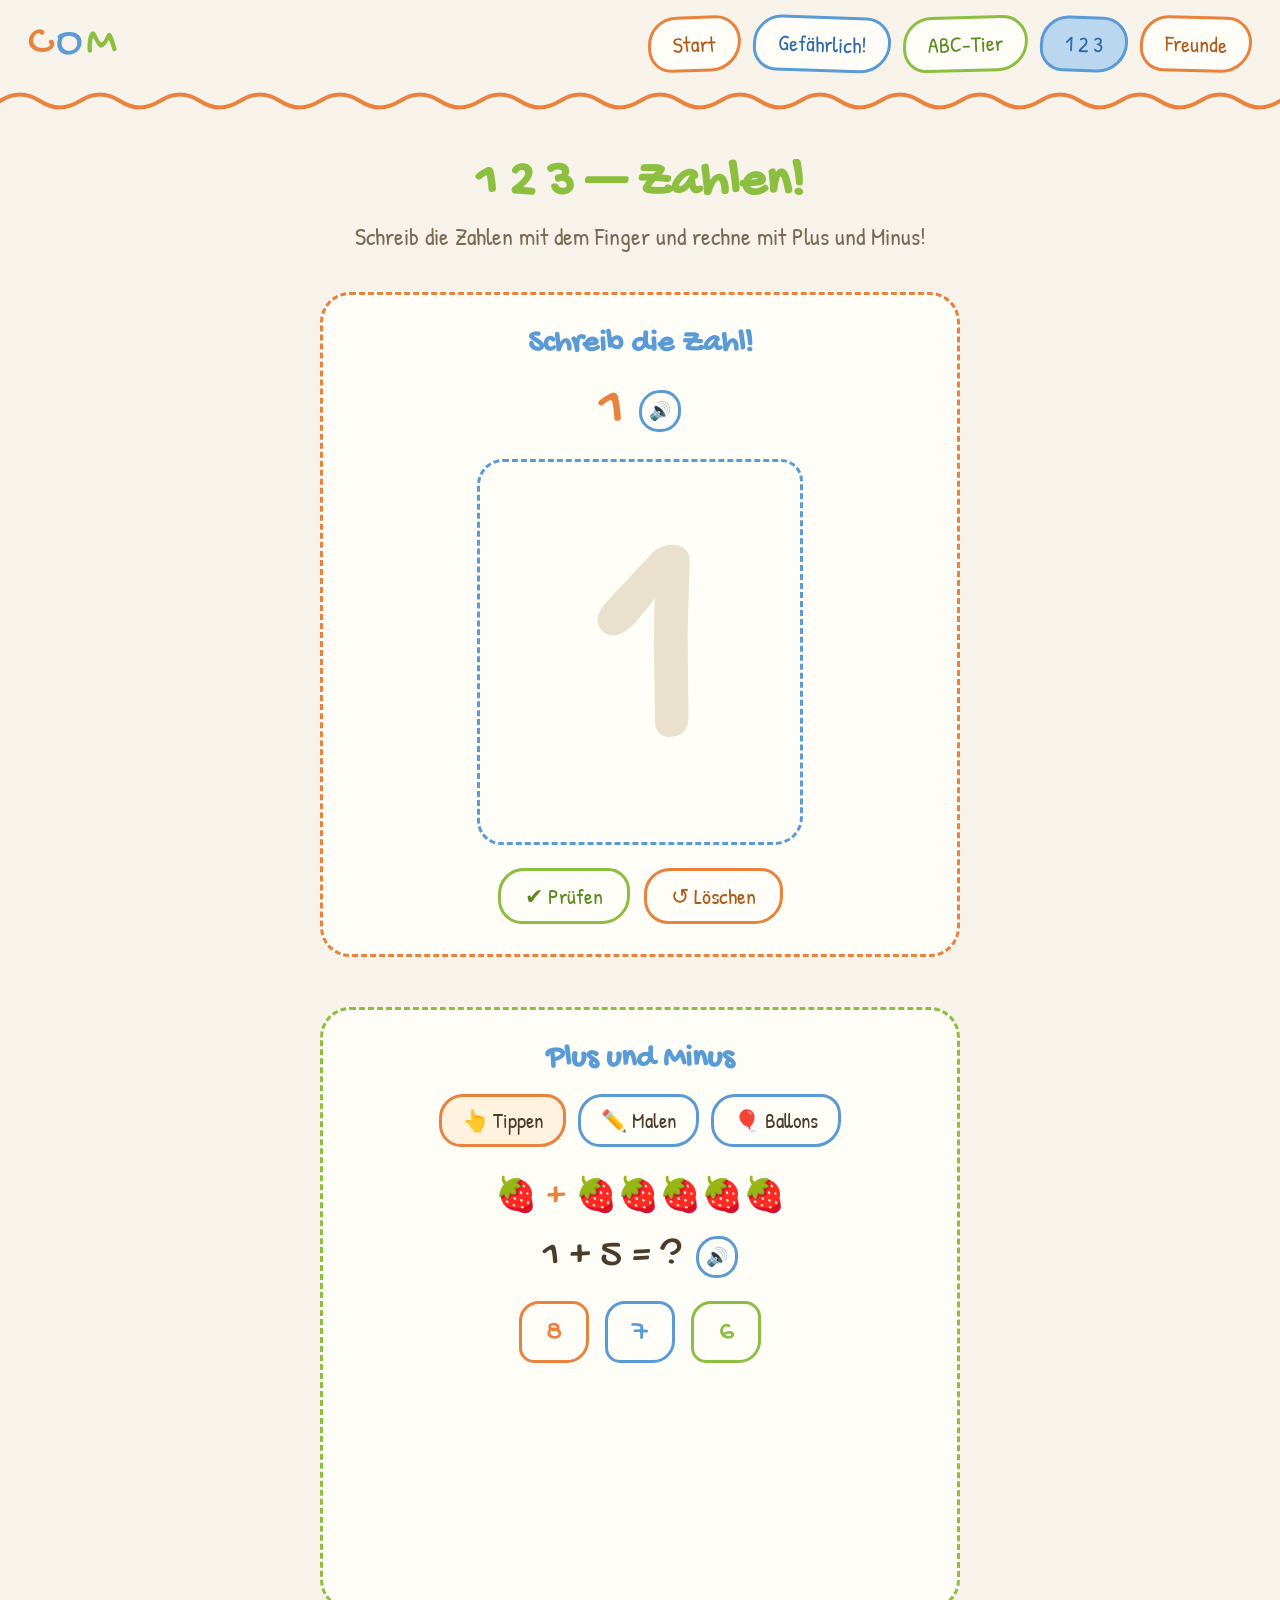
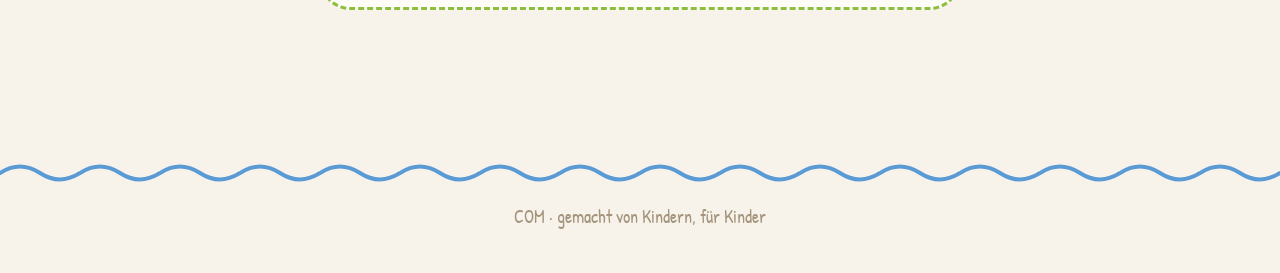
==== 123.html @ 70f5e525 "extend games" ====
<!DOCTYPE html>
<html lang="de">
<head>
<meta charset="utf-8">
<meta name="viewport" content="width=device-width, initial-scale=1">
<title>1 2 3 — COM</title>
<link rel="preconnect" href="https://fonts.googleapis.com">
<link rel="preconnect" href="https://fonts.gstatic.com" crossorigin>
<link href="https://fonts.googleapis.com/css2?family=Patrick+Hand&family=Gochi+Hand&display=swap" rel="stylesheet">
<link rel="stylesheet" href="css/style.css">
</head>
<body>

<header>
  <nav class="topnav">
    <a class="logo" href="index.html" aria-label="COM Startseite"><span>C</span><span>O</span><span>M</span></a>
    <div class="spacer"></div>
    <div class="nav-links">
      <a class="nav-btn orange" href="index.html">Start</a>
      <a class="nav-btn blue" href="gefaehrlich.html">Gefährlich!</a>
      <a class="nav-btn green" href="abc.html">ABC-Tier</a>
      <a class="nav-btn blue active" href="123.html">1 2 3</a>
      <a class="nav-btn orange tilt-r" href="freunde.html">Freunde</a>
    </div>
  </nav>
  <div class="wave orange"></div>
</header>

<main class="page centered">
  <h1 class="math-title">1 2 3 — Zahlen!</h1>
  <p class="lead" style="margin-bottom: 40px;">Schreib die Zahlen mit dem Finger und rechne mit Plus und Minus!</p>

  <section class="trace-card" id="schreiben">
    <h2 class="math-sub">Schreib die Zahl!</h2>
    <div class="trace-target-row">
      <div class="trace-target">1</div>
      <button class="say-btn say-mini trace-say" aria-label="Zahl vorlesen" title="Vorlesen">🔊</button>
    </div>
    <canvas class="trace-canvas" width="320" height="380" aria-label="Malfläche zum Zahlen schreiben"></canvas>
    <div class="trace-buttons">
      <button class="math-btn green trace-check">✔ Prüfen</button>
      <button class="math-btn orange trace-clear">↺ Löschen</button>
      <button class="math-btn blue trace-next" hidden>Weiter →</button>
    </div>
    <p class="math-feedback trace-feedback" hidden></p>
  </section>

  <section class="math-game" id="rechnen">
    <h2 class="math-sub">Plus und Minus</h2>
    <div class="mode-switch">
      <button class="mode-btn active" data-mode="tap">👆 Tippen</button>
      <button class="mode-btn" data-mode="draw">✏️ Malen</button>
      <button class="mode-btn" data-mode="balloon">🎈 Ballons</button>
    </div>
    <div class="task-emoji" aria-hidden="true"></div>
    <div class="task-text-row">
      <div class="task-text"></div>
      <button class="say-btn say-mini task-say" aria-label="Aufgabe vorlesen" title="Vorlesen">🔊</button>
    </div>
    <div class="answer-tap answer-area"></div>
    <div class="answer-draw answer-area" hidden>
      <canvas class="draw-canvas" width="240" height="280" aria-label="Malfläche für die Antwort"></canvas>
      <div class="trace-buttons">
        <button class="math-btn green draw-check">✔ Prüfen</button>
        <button class="math-btn orange draw-clear">↺ Löschen</button>
      </div>
    </div>
    <div class="answer-balloon answer-area" hidden></div>
    <p class="math-feedback game-feedback" hidden></p>
    <button class="math-btn blue game-next" hidden>Nächste Aufgabe →</button>
    <p class="math-stars"></p>
  </section>
</main>

<footer>
  <div class="wave blue"></div>
  <p>COM · gemacht von Kindern, für Kinder</p>
</footer>

<script src="js/app.js"></script>
</body>
</html>
---- css/style.css ----
/* COM — kids webapp, hand-drawn crayon style */

:root {
  --orange: #E8823C;
  --orange-dark: #B05A1A;
  --orange-bg: #F5C9A4;
  --orange-soft: rgba(232, 130, 60, 0.3);
  --blue: #5B9BD5;
  --blue-dark: #2E6BA8;
  --blue-bg: #BBD7F0;
  --blue-soft: rgba(91, 155, 213, 0.3);
  --green: #8CBF3F;
  --green-dark: #5C8A1E;
  --green-bg: #D3E8B0;
  --green-soft: rgba(140, 191, 63, 0.3);
  --paper: #F7F3EA;
  --card: #FFFDF8;
  --ink: #4A3B2A;
  --ink-soft: #7A6A54;
  --ink-faint: #A5947C;
}

* { box-sizing: border-box; }

body {
  margin: 0;
  background: var(--paper);
  font-family: 'Patrick Hand', cursive;
  color: var(--ink);
  overflow-x: hidden;
}

.display { font-family: 'Gochi Hand', cursive; }

/* ---------- animations ---------- */
@keyframes floaty {
  0%, 100% { transform: translateY(0) rotate(-2deg); }
  50% { transform: translateY(-14px) rotate(2deg); }
}
@keyframes bouncy {
  0%, 100% { transform: translateY(0) scale(1, 1); }
  40% { transform: translateY(-18px) scale(0.96, 1.05); }
  60% { transform: translateY(0) scale(1.04, 0.94); }
}
@keyframes wigglee {
  0%, 100% { transform: rotate(-3deg); }
  50% { transform: rotate(3deg); }
}
@keyframes swayy {
  0%, 100% { transform: rotate(-6deg); }
  50% { transform: rotate(6deg); }
}
@keyframes wavemove {
  0% { background-position-x: 0; }
  100% { background-position-x: -80px; }
}
@keyframes popin {
  0% { transform: scale(0.6); opacity: 0; }
  70% { transform: scale(1.08); }
  100% { transform: scale(1); opacity: 1; }
}
@keyframes tent {
  0%, 100% { transform: rotate(-8deg); }
  50% { transform: rotate(8deg); }
}

/* ---------- header / nav ---------- */
.topnav {
  display: flex;
  align-items: center;
  gap: 14px;
  padding: 16px 28px;
  flex-wrap: wrap;
}

.logo {
  font-family: 'Gochi Hand', cursive;
  font-size: 44px;
  letter-spacing: 2px;
  display: flex;
  gap: 2px;
  text-decoration: none;
}
.logo span { display: inline-block; animation: wigglee 2.4s ease-in-out infinite; }
.logo span:nth-child(1) { color: var(--orange); }
.logo span:nth-child(2) { color: var(--blue); animation-delay: 0.3s; }
.logo span:nth-child(3) { color: var(--green); animation-delay: 0.6s; }

.topnav .spacer { flex: 1; }

.nav-links { display: flex; gap: 12px; flex-wrap: wrap; }

.nav-btn {
  font-family: 'Patrick Hand', cursive;
  font-size: 22px;
  padding: 10px 22px;
  border-radius: 30px 26px 32px 24px;
  border: 3px solid;
  background: var(--card);
  cursor: pointer;
  text-decoration: none;
  display: inline-block;
  transition: transform 0.15s;
}
.nav-btn:hover { transform: rotate(0deg) scale(1.08) !important; }

.nav-btn.orange { border-color: var(--orange); color: var(--orange-dark); transform: rotate(-2deg); }
.nav-btn.blue { border-color: var(--blue); color: var(--blue-dark); transform: rotate(2deg); }
.nav-btn.green { border-color: var(--green); color: var(--green-dark); transform: rotate(-1.5deg); }
.nav-btn.orange.tilt-r { transform: rotate(1.5deg); }

.nav-btn.orange.active { background: var(--orange-bg); }
.nav-btn.blue.active { background: var(--blue-bg); }
.nav-btn.green.active { background: var(--green-bg); }

/* ---------- crayon wave dividers ---------- */
.wave {
  height: 26px;
  background-repeat: repeat-x;
  background-size: 80px 26px;
  animation: wavemove 3s linear infinite;
}
.wave.orange {
  background-image: url("data:image/svg+xml,%3Csvg xmlns='http://www.w3.org/2000/svg' width='80' height='26' viewBox='0 0 80 26'%3E%3Cpath d='M0 13 Q 20 0 40 13 Q 60 26 80 13' stroke='%23E8823C' stroke-width='4' fill='none' stroke-linecap='round'/%3E%3C/svg%3E");
}
.wave.blue {
  background-image: url("data:image/svg+xml,%3Csvg xmlns='http://www.w3.org/2000/svg' width='80' height='26' viewBox='0 0 80 26'%3E%3Cpath d='M0 13 Q 20 0 40 13 Q 60 26 80 13' stroke='%235B9BD5' stroke-width='4' fill='none' stroke-linecap='round'/%3E%3C/svg%3E");
  animation-duration: 4s;
  animation-direction: reverse;
}

/* ---------- page shell ---------- */
.page {
  max-width: 1000px;
  margin: 0 auto;
  padding: 40px 28px 80px;
  animation: popin 0.4s ease-out;
}
.page.narrow { max-width: 800px; }
.page.centered { text-align: center; }

.page h1 {
  font-family: 'Gochi Hand', cursive;
  font-size: 52px;
  text-align: center;
  margin: 0 0 6px;
  line-height: 1.15;
}
.page .lead {
  text-align: center;
  font-size: 24px;
  color: var(--ink-soft);
  margin: 0 0 40px;
}

footer p {
  text-align: center;
  font-size: 18px;
  color: var(--ink-faint);
  padding-bottom: 26px;
}
footer .wave { margin-top: 20px; }

/* ---------- start page ---------- */
.hero-title { font-size: 54px !important; margin-bottom: 8px !important; }
.hero-title .c-orange { color: var(--orange); }
.hero-title .c-blue { color: var(--blue); }
.hero-title .c-green { color: var(--green); }

.search {
  position: relative;
  display: flex;
  align-items: center;
  gap: 12px;
  max-width: 560px;
  margin: 0 auto 56px;
  background: var(--card);
  border: 3px solid var(--green);
  border-radius: 40px 34px 42px 36px;
  padding: 12px 22px;
  box-shadow: 4px 5px 0 var(--green-soft);
}
.search input {
  flex: 1;
  min-width: 0;
  border: none;
  outline: none;
  background: transparent;
  font-family: 'Patrick Hand', cursive;
  font-size: 24px;
  color: var(--ink);
}
.search input::placeholder { color: var(--ink-faint); }

.mic-btn {
  border: none;
  background: transparent;
  font-size: 26px;
  line-height: 1;
  padding: 0;
  cursor: pointer;
  transition: transform 0.15s;
}
.mic-btn:hover { transform: scale(1.2) rotate(-6deg); }
.mic-btn.listening { animation: micpulse 0.9s ease-in-out infinite; }
@keyframes micpulse {
  0%, 100% { transform: scale(1); }
  50% { transform: scale(1.35); }
}

.search-suggest {
  position: absolute;
  top: calc(100% + 12px);
  left: 8px;
  right: 8px;
  background: var(--card);
  border: 3px solid var(--blue);
  border-radius: 26px 22px 28px 24px;
  padding: 10px;
  z-index: 30;
  box-shadow: 4px 5px 0 var(--blue-soft);
  text-align: left;
}
.search-suggest button {
  display: flex;
  align-items: center;
  gap: 12px;
  width: 100%;
  border: none;
  background: transparent;
  cursor: pointer;
  font-family: 'Patrick Hand', cursive;
  font-size: 22px;
  color: var(--ink);
  padding: 10px 14px;
  border-radius: 18px;
  text-align: left;
}
.search-suggest button:hover { background: #FFF3DF; }
.search-suggest .emoji { font-size: 26px; }
.search-suggest .where {
  margin-left: auto;
  font-family: 'Gochi Hand', cursive;
  font-size: 16px;
  color: var(--ink-faint);
}
.search-suggest .none { font-size: 21px; color: var(--ink-soft); padding: 8px 14px; }

.found-flash { animation: foundflash 0.8s ease-in-out 4; }
@keyframes foundflash {
  0%, 100% { transform: rotate(0) scale(1); }
  25% { transform: rotate(-1.5deg) scale(1.03); }
  75% { transform: rotate(1.5deg) scale(1.03); }
}

.home-cards {
  display: grid;
  grid-template-columns: repeat(auto-fit, minmax(260px, 1fr));
  gap: 28px;
}

.home-card {
  background: var(--card);
  border: 3.5px solid;
  border-radius: 34px 26px 38px 24px;
  padding: 28px 24px;
  cursor: pointer;
  text-align: center;
  text-decoration: none;
  display: block;
  transition: transform 0.18s;
}
.home-card:hover { transform: rotate(0deg) translateY(-6px) scale(1.03) !important; }

.home-card .art {
  font-size: 60px;
  height: 76px;
  display: flex;
  align-items: center;
  justify-content: center;
  animation: floaty 3s ease-in-out infinite;
}
.home-card .title {
  font-family: 'Gochi Hand', cursive;
  font-size: 32px;
  margin: 10px 0 6px;
}
.home-card .sub {
  font-size: 20px;
  color: var(--ink-soft);
  line-height: 1.35;
}

.home-card.blue { border-color: var(--blue); box-shadow: 5px 6px 0 var(--blue-soft); transform: rotate(-1.5deg); }
.home-card.blue .title { color: var(--blue); }
.home-card.green { border-color: var(--green); box-shadow: 5px 6px 0 var(--green-soft); transform: rotate(1.5deg); }
.home-card.green .title { color: var(--green); }
.home-card.green .art { animation-delay: 0.4s; }
.home-card.orange { border-color: var(--orange); box-shadow: 5px 6px 0 var(--orange-soft); transform: rotate(-1deg); }
.home-card.orange .title { color: var(--orange); }
.home-card.orange .art { animation-delay: 0.8s; }

/* sketchbook strip */
.sketchbook { margin-top: 70px; }
.sketchbook h2 {
  font-family: 'Gochi Hand', cursive;
  font-size: 32px;
  color: var(--blue);
  text-align: center;
  margin: 0 0 18px;
}
.sketch-strip {
  display: flex;
  gap: 18px;
  justify-content: center;
  flex-wrap: wrap;
}
.sketch-strip img {
  width: 170px;
  height: 220px;
  object-fit: cover;
  border: 4px solid var(--card);
  border-radius: 10px;
  box-shadow: 4px 6px 12px rgba(74, 59, 42, 0.18);
  transition: transform 0.18s;
}
.sketch-strip img:hover { transform: rotate(0deg) scale(1.08) translateY(-4px); z-index: 5; position: relative; }
.sketch-strip img:nth-child(1) { outline: 3px solid var(--orange); transform: rotate(-3deg); }
.sketch-strip img:nth-child(2) { outline: 3px solid var(--blue); transform: rotate(2deg); }
.sketch-strip img:nth-child(3) { outline: 3px solid var(--green); transform: rotate(-2deg); }
.sketch-strip img:nth-child(4) { outline: 3px solid var(--orange); transform: rotate(3deg); }
.sketchbook .caption {
  text-align: center;
  font-size: 19px;
  color: var(--ink-faint);
  margin-top: 16px;
}

/* sketch lightbox */
.sketch-strip img { cursor: pointer; }

.lightbox {
  position: fixed;
  inset: 0;
  z-index: 100;
  background: rgba(74, 59, 42, 0.82);
  display: flex;
  flex-direction: column;
  align-items: center;
  justify-content: center;
  gap: 22px;
  padding: 70px 20px 30px;
  animation: popin 0.25s ease-out;
}
.lightbox[hidden] { display: none; }

.lightbox img {
  max-width: min(92vw, 640px);
  max-height: calc(100vh - 220px);
  object-fit: contain;
  background: var(--card);
  border: 6px solid var(--card);
  outline: 4px solid var(--orange);
  border-radius: 14px;
  box-shadow: 8px 10px 24px rgba(0, 0, 0, 0.35);
  transform: rotate(-1deg);
}

.lightbox-close {
  position: absolute;
  top: 18px;
  right: 18px;
  width: 58px;
  height: 58px;
  font-family: 'Gochi Hand', cursive;
  font-size: 30px;
  line-height: 1;
  border-radius: 22px 18px 24px 17px;
  border: 3.5px solid var(--orange);
  background: var(--card);
  color: var(--orange-dark);
  cursor: pointer;
  transform: rotate(3deg);
  transition: transform 0.15s;
}
.lightbox-close:hover { transform: rotate(0deg) scale(1.12); }

.lightbox-like {
  display: flex;
  align-items: center;
  gap: 12px;
  font-family: 'Gochi Hand', cursive;
  font-size: 26px;
  padding: 12px 30px;
  border-radius: 36px 30px 38px 28px;
  border: 3.5px solid var(--blue);
  background: var(--card);
  color: var(--blue-dark);
  cursor: pointer;
  box-shadow: 0 6px 0 rgba(0, 0, 0, 0.25);
  transform: rotate(-2deg);
  transition: transform 0.15s;
}
.lightbox-like:hover { transform: rotate(0deg) scale(1.08); }
.lightbox-like .heart {
  font-size: 30px;
  line-height: 1;
  color: var(--ink-faint);
  transition: color 0.15s;
}
.lightbox-like.liked { border-color: var(--orange); color: var(--orange-dark); background: var(--orange-bg); }
.lightbox-like.liked .heart { color: #E0472F; }
.lightbox-like.pop .heart { animation: popin 0.35s ease-out; }

@media (max-width: 700px) {
  .lightbox { padding: 84px 14px 24px; gap: 16px; }
  .lightbox img { max-height: calc(100vh - 240px); }
  .lightbox-close { width: 50px; height: 50px; font-size: 26px; }
  .lightbox-like { font-size: 22px; padding: 10px 24px; }
}

/* ---------- danger page ---------- */
.danger-title { color: var(--orange); animation: wigglee 1.8s ease-in-out infinite; }

.danger-cards {
  display: grid;
  grid-template-columns: repeat(auto-fit, minmax(270px, 1fr));
  gap: 30px;
}

.danger-card {
  background: var(--card);
  border: 3.5px solid;
  padding: 26px;
  text-align: center;
}
.danger-card .art {
  height: 130px;
  display: flex;
  align-items: center;
  justify-content: center;
}
.danger-card .name {
  font-family: 'Gochi Hand', cursive;
  font-size: 30px;
  margin: 8px 0 4px;
}
.danger-card p {
  font-size: 20px;
  color: var(--ink-soft);
  margin: 0;
  line-height: 1.4;
}

.danger-card.qualle { border-color: var(--blue); border-radius: 30px 38px 26px 34px; box-shadow: 5px 6px 0 var(--blue-soft); }
.danger-card.qualle .name { color: var(--blue); }
.danger-card.qualle .art { animation: floaty 3.4s ease-in-out infinite; }

.danger-card.kaktus { border-color: var(--green); border-radius: 36px 26px 34px 30px; box-shadow: 5px 6px 0 var(--green-soft); }
.danger-card.kaktus .name { color: var(--green); }
.danger-card.kaktus .art { align-items: flex-end; }
.danger-card.kaktus svg { transform-origin: 55px 120px; animation: swayy 3s ease-in-out infinite; }

.danger-card.spinne { border-color: var(--orange); border-radius: 28px 34px 30px 38px; box-shadow: 5px 6px 0 var(--orange-soft); }
.danger-card.spinne .name { color: var(--orange); }
.danger-card.spinne .art { animation: bouncy 2.6s ease-in-out infinite; }

.danger-card.hai { border-color: var(--blue); border-radius: 34px 28px 38px 26px; box-shadow: 5px 6px 0 var(--blue-soft); }
.danger-card.hai .name { color: var(--blue); }
.danger-card.hai .art { animation: floaty 3.8s ease-in-out infinite; }

.danger-card.loewe { border-color: var(--orange); border-radius: 30px 36px 26px 34px; box-shadow: 5px 6px 0 var(--orange-soft); }
.danger-card.loewe .name { color: var(--orange); }
.danger-card.loewe .art { animation: bouncy 3s ease-in-out infinite; }

.danger-card.tiger { border-color: var(--green); border-radius: 26px 34px 38px 28px; box-shadow: 5px 6px 0 var(--green-soft); }
.danger-card.tiger .name { color: var(--green); }
.danger-card.tiger .art { animation: bouncy 2.8s ease-in-out 0.4s infinite; }

.danger-card.oktopus { border-color: var(--blue); border-radius: 38px 26px 30px 34px; box-shadow: 5px 6px 0 var(--blue-soft); }
.danger-card.oktopus .name { color: var(--blue); }
.danger-card.oktopus .art { animation: floaty 3.2s ease-in-out 0.6s infinite; }

.danger-card.strom { border-color: var(--green); border-radius: 30px 38px 26px 34px; box-shadow: 5px 6px 0 var(--green-soft); }
.danger-card.strom .name { color: var(--green); }
.danger-card.strom .art { animation: wigglee 1.4s ease-in-out infinite; }

.danger-card.feuer { border-color: var(--orange); border-radius: 34px 30px 36px 26px; box-shadow: 5px 6px 0 var(--orange-soft); }
.danger-card.feuer .name { color: var(--orange); }
.danger-card.feuer .art { align-items: flex-end; }
.danger-card.feuer svg { transform-origin: 50px 118px; animation: swayy 2.2s ease-in-out infinite; }

.danger-card.smog { border-color: #8E9BA6; border-radius: 28px 36px 30px 34px; box-shadow: 5px 6px 0 rgba(142, 155, 166, 0.3); }
.danger-card.smog .name { color: #8E9BA6; }
.danger-card.smog .art { animation: floaty 4.2s ease-in-out infinite; }

.tentacle { animation: tent 1.6s ease-in-out infinite; }
.tentacle.t2 { animation-delay: 0.25s; }
.tentacle.t3 { animation-delay: 0.5s; }

/* quiz */
.quiz {
  margin-top: 60px;
  background: var(--card);
  border: 3.5px dashed var(--blue);
  border-radius: 30px;
  padding: 30px;
  text-align: center;
}
.quiz .quiz-title {
  font-family: 'Gochi Hand', cursive;
  font-size: 32px;
  color: var(--blue);
  margin-bottom: 6px;
}
.quiz .question { font-size: 23px; margin: 0 0 22px; }
.quiz-options {
  display: flex;
  gap: 16px;
  justify-content: center;
  flex-wrap: wrap;
}
.quiz-options button {
  font-family: 'Patrick Hand', cursive;
  font-size: 23px;
  padding: 12px 28px;
  border-radius: 28px 24px 30px 22px;
  border: 3px solid;
  background: var(--card);
  color: var(--ink);
  cursor: pointer;
  transition: transform 0.15s;
}
.quiz-options button:hover { transform: scale(1.1) rotate(-2deg); }
.quiz-options button.orange { border-color: var(--orange); }
.quiz-options button.green { border-color: var(--green); }
.quiz-options button.blue { border-color: var(--blue); }
.quiz-options button.picked-right { background: var(--green-bg); }
.quiz-options button.picked-wrong { background: var(--orange-bg); }

.quiz-feedback {
  font-size: 26px;
  font-family: 'Gochi Hand', cursive;
  margin: 22px 0 0;
  animation: popin 0.3s ease-out;
}
.quiz-feedback.right { color: var(--green-dark); }
.quiz-feedback.wrong { color: var(--orange-dark); }

.quiz-progress {
  font-family: 'Gochi Hand', cursive;
  font-size: 20px;
  color: var(--ink-soft);
  margin: 0 0 10px;
}
.quiz-question-row {
  display: flex;
  justify-content: center;
  align-items: center;
  gap: 12px;
  margin-bottom: 22px;
}
.quiz-question-row .question { margin: 0; }
.quiz-option {
  display: flex;
  flex-direction: column;
  align-items: center;
  gap: 8px;
}
.say-btn.say-mini {
  width: 42px;
  height: 42px;
  font-size: 18px;
  flex-shrink: 0;
}
.quiz-next {
  margin-top: 20px;
  font-family: 'Patrick Hand', cursive;
  font-size: 23px;
  padding: 12px 28px;
  border-radius: 28px 24px 30px 22px;
  border: 3px solid var(--blue);
  background: var(--card);
  color: var(--blue);
  cursor: pointer;
  transition: transform 0.15s;
}
.quiz-next:hover { transform: scale(1.08) rotate(-1.5deg); }

.danger-card .card-say {
  margin-top: 14px;
  width: 48px;
  height: 48px;
  font-size: 22px;
}

/* ---------- abc page ---------- */
.abc-title { color: var(--blue); }

.abc-creature { display: inline-block; animation: bouncy 2.8s ease-in-out infinite; }

.abc-bubble-slot { min-height: 90px; margin: 8px 0 26px; }
.abc-bubble {
  display: inline-block;
  background: var(--card);
  border: 3.5px solid var(--orange);
  border-radius: 40px 36px 42px 34px;
  padding: 12px 34px;
  font-family: 'Gochi Hand', cursive;
  font-size: 46px;
  color: var(--orange);
  animation: popin 0.25s ease-out;
}

.abc-grid {
  display: flex;
  flex-wrap: wrap;
  gap: 12px;
  justify-content: center;
  max-width: 760px;
  margin: 0 auto;
}
.abc-grid button {
  width: 62px;
  height: 62px;
  font-family: 'Gochi Hand', cursive;
  font-size: 30px;
  border-radius: 20px 16px 22px 15px;
  border: 3px solid;
  background: var(--card);
  cursor: pointer;
  transition: transform 0.12s;
}
.abc-grid button:hover { transform: scale(1.2) rotate(0deg) !important; }
.abc-grid button.orange { border-color: var(--orange); color: var(--orange); }
.abc-grid button.blue { border-color: var(--blue); color: var(--blue); }
.abc-grid button.green { border-color: var(--green); color: var(--green); }
.abc-grid button.active { background: #FFF3DF; }

/* letter game */
.letter-game {
  margin: 60px auto 0;
  max-width: 640px;
  background: var(--card);
  border: 3.5px dashed var(--green);
  border-radius: 30px;
  padding: 30px;
  text-align: center;
}
.letter-game-title {
  font-family: 'Gochi Hand', cursive;
  font-size: 32px;
  color: var(--green);
  margin: 0 0 6px;
}
.letter-game-lead { font-size: 23px; margin: 0 0 18px; }
.letter-animal { font-size: 84px; line-height: 1; animation: bouncy 2.8s ease-in-out infinite; }

.letter-word-row {
  display: flex;
  gap: 14px;
  justify-content: center;
  align-items: center;
  margin: 18px 0 22px;
}
.letter-word { display: flex; gap: 8px; flex-wrap: wrap; justify-content: center; }
.letter-tile {
  width: 52px;
  height: 56px;
  display: flex;
  align-items: center;
  justify-content: center;
  font-family: 'Gochi Hand', cursive;
  font-size: 30px;
  color: var(--ink);
  border: 3px solid var(--blue);
  border-radius: 16px 13px 17px 12px;
  background: var(--card);
}
.letter-tile.gap { border-style: dashed; border-color: var(--orange); background: var(--orange-bg); }
.letter-tile.found { border-color: var(--green); background: var(--green-bg); animation: popin 0.3s ease-out; }

.say-btn {
  width: 56px;
  height: 56px;
  font-size: 26px;
  border: 3px solid var(--blue);
  border-radius: 50% 44% 48% 46%;
  background: var(--card);
  cursor: pointer;
  transition: transform 0.15s;
}
.say-btn:hover { transform: scale(1.15) rotate(-4deg); }

.letter-options { display: flex; gap: 16px; justify-content: center; flex-wrap: wrap; }
.letter-options button {
  width: 62px;
  height: 62px;
  font-family: 'Gochi Hand', cursive;
  font-size: 30px;
  border-radius: 20px 16px 22px 15px;
  border: 3px solid;
  background: var(--card);
  color: var(--ink);
  cursor: pointer;
  transition: transform 0.12s;
}
.letter-options button:hover { transform: scale(1.15) rotate(0deg) !important; }
.letter-options button.orange { border-color: var(--orange); color: var(--orange); }
.letter-options button.blue { border-color: var(--blue); color: var(--blue); }
.letter-options button.green { border-color: var(--green); color: var(--green); }
.letter-options button.picked-right { background: var(--green-bg); }
.letter-options button.picked-wrong { background: var(--orange-bg); }

.letter-feedback {
  font-size: 26px;
  font-family: 'Gochi Hand', cursive;
  margin: 22px 0 0;
  animation: popin 0.3s ease-out;
}
.letter-feedback.right { color: var(--green-dark); }
.letter-feedback.wrong { color: var(--orange-dark); }

.next-animal {
  margin-top: 20px;
  font-family: 'Patrick Hand', cursive;
  font-size: 23px;
  padding: 12px 28px;
  border-radius: 28px 24px 30px 22px;
  border: 3px solid var(--green);
  background: var(--green-bg);
  color: var(--green-dark);
  cursor: pointer;
  transition: transform 0.15s;
}
.next-animal:hover { transform: scale(1.08) rotate(-1.5deg); }

/* ---------- math page (1 2 3) ---------- */
.math-title { color: var(--green); }
.math-sub {
  font-family: 'Gochi Hand', cursive;
  font-size: 32px;
  color: var(--blue);
  margin: 0 0 16px;
}

.trace-card, .math-game {
  max-width: 640px;
  margin: 0 auto 50px;
  background: var(--card);
  border: 3.5px dashed var(--orange);
  border-radius: 30px;
  padding: 30px;
  text-align: center;
}
.math-game { border-color: var(--green); }

.trace-target-row {
  display: flex;
  justify-content: center;
  align-items: center;
  gap: 14px;
  margin-bottom: 16px;
}
.trace-target {
  font-family: 'Gochi Hand', cursive;
  font-size: 64px;
  line-height: 1;
  color: var(--orange);
}

.trace-canvas, .draw-canvas {
  touch-action: none;
  background: #FFFDF8;
  border: 3px dashed var(--blue);
  border-radius: 26px 22px 28px 24px;
  max-width: 100%;
  cursor: crosshair;
}

.trace-buttons {
  display: flex;
  gap: 14px;
  justify-content: center;
  flex-wrap: wrap;
  margin-top: 18px;
}
.math-btn {
  font-family: 'Patrick Hand', cursive;
  font-size: 22px;
  padding: 10px 24px;
  border-radius: 26px 22px 28px 24px;
  border: 3px solid;
  background: var(--card);
  cursor: pointer;
  transition: transform 0.15s;
}
.math-btn:hover { transform: scale(1.08) rotate(-1.5deg); }
.math-btn.green { border-color: var(--green); color: var(--green-dark); }
.math-btn.orange { border-color: var(--orange); color: var(--orange-dark); }
.math-btn.blue { border-color: var(--blue); color: var(--blue); }
.game-next { margin-top: 18px; }

.mode-switch {
  display: flex;
  gap: 12px;
  justify-content: center;
  flex-wrap: wrap;
  margin-bottom: 22px;
}
.mode-btn {
  font-family: 'Patrick Hand', cursive;
  font-size: 21px;
  padding: 9px 20px;
  border-radius: 24px 20px 26px 22px;
  border: 3px solid var(--blue);
  background: var(--card);
  color: var(--ink);
  cursor: pointer;
  transition: transform 0.15s;
}
.mode-btn:hover { transform: scale(1.08); }
.mode-btn.active { background: #FFF3DF; border-color: var(--orange); }

.task-emoji {
  font-size: 34px;
  line-height: 1.5;
  margin-bottom: 6px;
  min-height: 44px;
}
.task-emoji .gone { opacity: 0.3; filter: grayscale(1); }
.task-emoji .op {
  font-family: 'Gochi Hand', cursive;
  font-size: 38px;
  color: var(--orange);
  margin: 0 10px;
  vertical-align: middle;
}
.task-text-row {
  display: flex;
  justify-content: center;
  align-items: center;
  gap: 14px;
  margin-bottom: 20px;
}
.task-text {
  font-family: 'Gochi Hand', cursive;
  font-size: 42px;
  color: var(--ink);
}

.answer-tap {
  display: flex;
  gap: 16px;
  justify-content: center;
  flex-wrap: wrap;
}
.answer-tap button {
  width: 70px;
  height: 62px;
  font-family: 'Gochi Hand', cursive;
  font-size: 30px;
  border-radius: 20px 16px 22px 15px;
  border: 3px solid;
  background: var(--card);
  cursor: pointer;
  transition: transform 0.12s;
}
.answer-tap button:hover { transform: scale(1.15); }
.answer-tap button.orange { border-color: var(--orange); color: var(--orange); }
.answer-tap button.blue { border-color: var(--blue); color: var(--blue); }
.answer-tap button.green { border-color: var(--green); color: var(--green); }
.answer-tap button.picked-right { background: var(--green-bg); }
.answer-tap button.picked-wrong { background: var(--orange-bg); }

.answer-balloon {
  display: flex;
  gap: 30px;
  justify-content: center;
  align-items: flex-start;
  min-height: 170px;
  padding-top: 8px;
}
.balloon {
  position: relative;
  width: 84px;
  height: 102px;
  border-radius: 50% 50% 50% 50% / 55% 55% 45% 45%;
  border: 3px solid;
  background: var(--card);
  font-family: 'Gochi Hand', cursive;
  font-size: 34px;
  cursor: pointer;
  animation: floaty 3s ease-in-out infinite;
}
.balloon::after {
  content: '';
  position: absolute;
  top: 100%;
  left: 50%;
  width: 2.5px;
  height: 40px;
  background: var(--ink-faint);
}
.balloon.b1 { border-color: var(--orange); color: var(--orange); }
.balloon.b2 { border-color: var(--blue); color: var(--blue); animation-delay: 0.4s; }
.balloon.b3 { border-color: var(--green); color: var(--green); animation-delay: 0.8s; }
.balloon.popped { animation: balloonpop 0.35s ease-out forwards; }
.balloon.nope { animation: wigglee 0.25s ease-in-out 3; }
@keyframes balloonpop {
  40% { transform: scale(1.35); opacity: 1; }
  100% { transform: scale(1.7); opacity: 0; }
}

.math-feedback {
  font-size: 26px;
  font-family: 'Gochi Hand', cursive;
  margin: 22px 0 0;
  animation: popin 0.3s ease-out;
}
.math-feedback.right { color: var(--green-dark); }
.math-feedback.wrong { color: var(--orange-dark); }

.math-stars {
  font-size: 26px;
  color: var(--orange);
  letter-spacing: 3px;
  margin: 14px 0 0;
  min-height: 30px;
}

/* ---------- friends page ---------- */
.friends-title { color: var(--green); }

.friend-btn {
  font-family: 'Gochi Hand', cursive;
  font-size: 36px;
  padding: 24px 54px;
  border-radius: 50px 42px 54px 44px;
  border: 4px solid var(--orange);
  background: var(--orange-bg);
  color: var(--orange-dark);
  cursor: pointer;
  box-shadow: 0 8px 0 #D96F28;
  transition: transform 0.1s, box-shadow 0.1s;
}
.friend-btn:hover { transform: translateY(3px); box-shadow: 0 5px 0 #D96F28; }
.friend-btn:active { transform: translateY(8px); box-shadow: 0 0 0 #D96F28; }

.friends-row {
  margin-top: 50px;
  min-height: 140px;
  display: flex;
  gap: 18px;
  justify-content: center;
  flex-wrap: wrap;
}
.friend { animation: popin 0.35s ease-out; text-align: center; }
.friend .avatar {
  width: 86px;
  height: 86px;
  border-radius: 50%;
  border: 3.5px solid;
  display: flex;
  align-items: center;
  justify-content: center;
  animation: floaty 3s ease-in-out infinite;
}
.friend .name { font-size: 19px; margin-top: 6px; color: var(--ink-soft); }

.friend-msg {
  font-family: 'Gochi Hand', cursive;
  font-size: 30px;
  color: var(--orange);
  animation: popin 0.3s ease-out;
}

/* ---------- responsive ---------- */
@media (max-width: 700px) {
  .topnav { padding: 12px 16px; justify-content: center; }
  .topnav .spacer { display: none; }
  .logo { font-size: 36px; width: 100%; justify-content: center; }
  .nav-links { justify-content: center; }
  .nav-btn { font-size: 19px; padding: 8px 16px; }

  .page { padding: 28px 18px 60px; }
  .page h1 { font-size: 38px; }
  .hero-title { font-size: 40px !important; }
  .page .lead { font-size: 20px; margin-bottom: 30px; }

  .search { margin-bottom: 40px; padding: 10px 16px; }
  .search input { font-size: 20px; }

  .home-card .art { font-size: 48px; height: 60px; }
  .home-card .title { font-size: 27px; }

  .sketch-strip { gap: 12px; }
  .sketch-strip img { width: calc(50% - 8px); max-width: 170px; height: auto; aspect-ratio: 17 / 22; }
  .sketch-strip img:hover { transform: rotate(0deg) scale(1.05); }

  .quiz { padding: 22px 16px; }
  .quiz-options button { font-size: 20px; padding: 10px 20px; }

  .abc-creature svg { width: 200px; height: auto; }
  .abc-bubble { font-size: 36px; padding: 10px 26px; }
  .abc-bubble-slot { min-height: 74px; }
  .abc-grid { gap: 9px; }
  .abc-grid button { width: 50px; height: 50px; font-size: 25px; }

  .friend-btn { font-size: 28px; padding: 18px 36px; }
}

@media (max-width: 380px) {
  .abc-grid button { width: 44px; height: 44px; font-size: 22px; }
  .nav-btn { font-size: 17px; padding: 7px 13px; }
}

@media (prefers-reduced-motion: reduce) {
  *, *::before, *::after { animation: none !important; transition: none !important; }
}
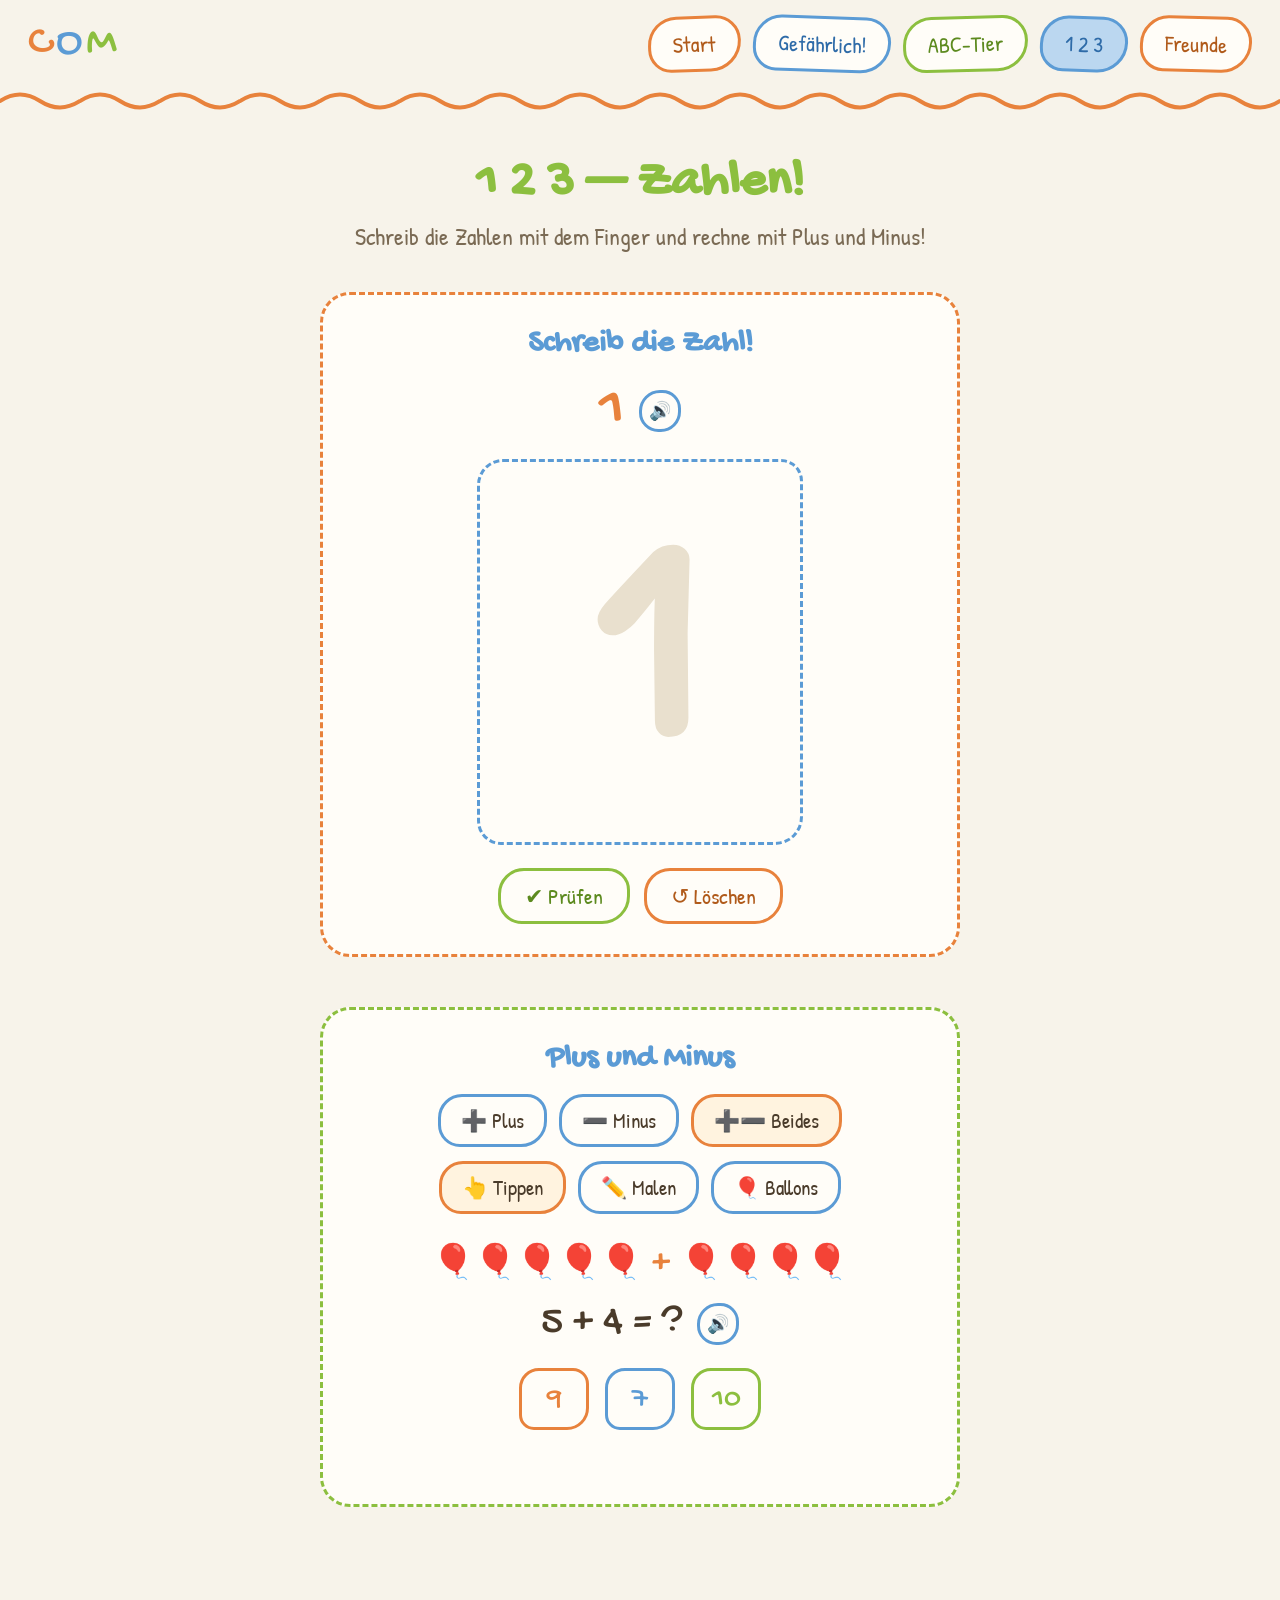
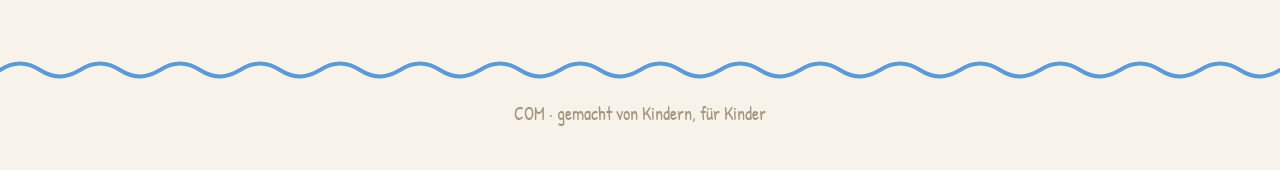
==== commit 36719646: "improve 123 game" ====
--- a/123.html
+++ b/123.html
@@ -47,6 +47,11 @@
 
   <section class="math-game" id="rechnen">
     <h2 class="math-sub">Plus und Minus</h2>
+    <div class="op-switch">
+      <button class="op-btn" data-op="+">➕ Plus</button>
+      <button class="op-btn" data-op="-">➖ Minus</button>
+      <button class="op-btn active" data-op="both">➕➖ Beides</button>
+    </div>
     <div class="mode-switch">
       <button class="mode-btn active" data-mode="tap">👆 Tippen</button>
       <button class="mode-btn" data-mode="draw">✏️ Malen</button>
--- a/css/style.css
+++ b/css/style.css
@@ -801,14 +801,16 @@
 .math-btn.blue { border-color: var(--blue); color: var(--blue); }
 .game-next { margin-top: 18px; }
 
-.mode-switch {
+.mode-switch, .op-switch {
   display: flex;
   gap: 12px;
   justify-content: center;
   flex-wrap: wrap;
   margin-bottom: 22px;
 }
-.mode-btn {
+.op-switch { margin-bottom: 14px; }
+.answer-area[hidden] { display: none !important; }
+.mode-btn, .op-btn {
   font-family: 'Patrick Hand', cursive;
   font-size: 21px;
   padding: 9px 20px;
@@ -819,8 +821,8 @@
   cursor: pointer;
   transition: transform 0.15s;
 }
-.mode-btn:hover { transform: scale(1.08); }
-.mode-btn.active { background: #FFF3DF; border-color: var(--orange); }
+.mode-btn:hover, .op-btn:hover { transform: scale(1.08); }
+.mode-btn.active, .op-btn.active { background: #FFF3DF; border-color: var(--orange); }
 
 .task-emoji {
   font-size: 34px;
